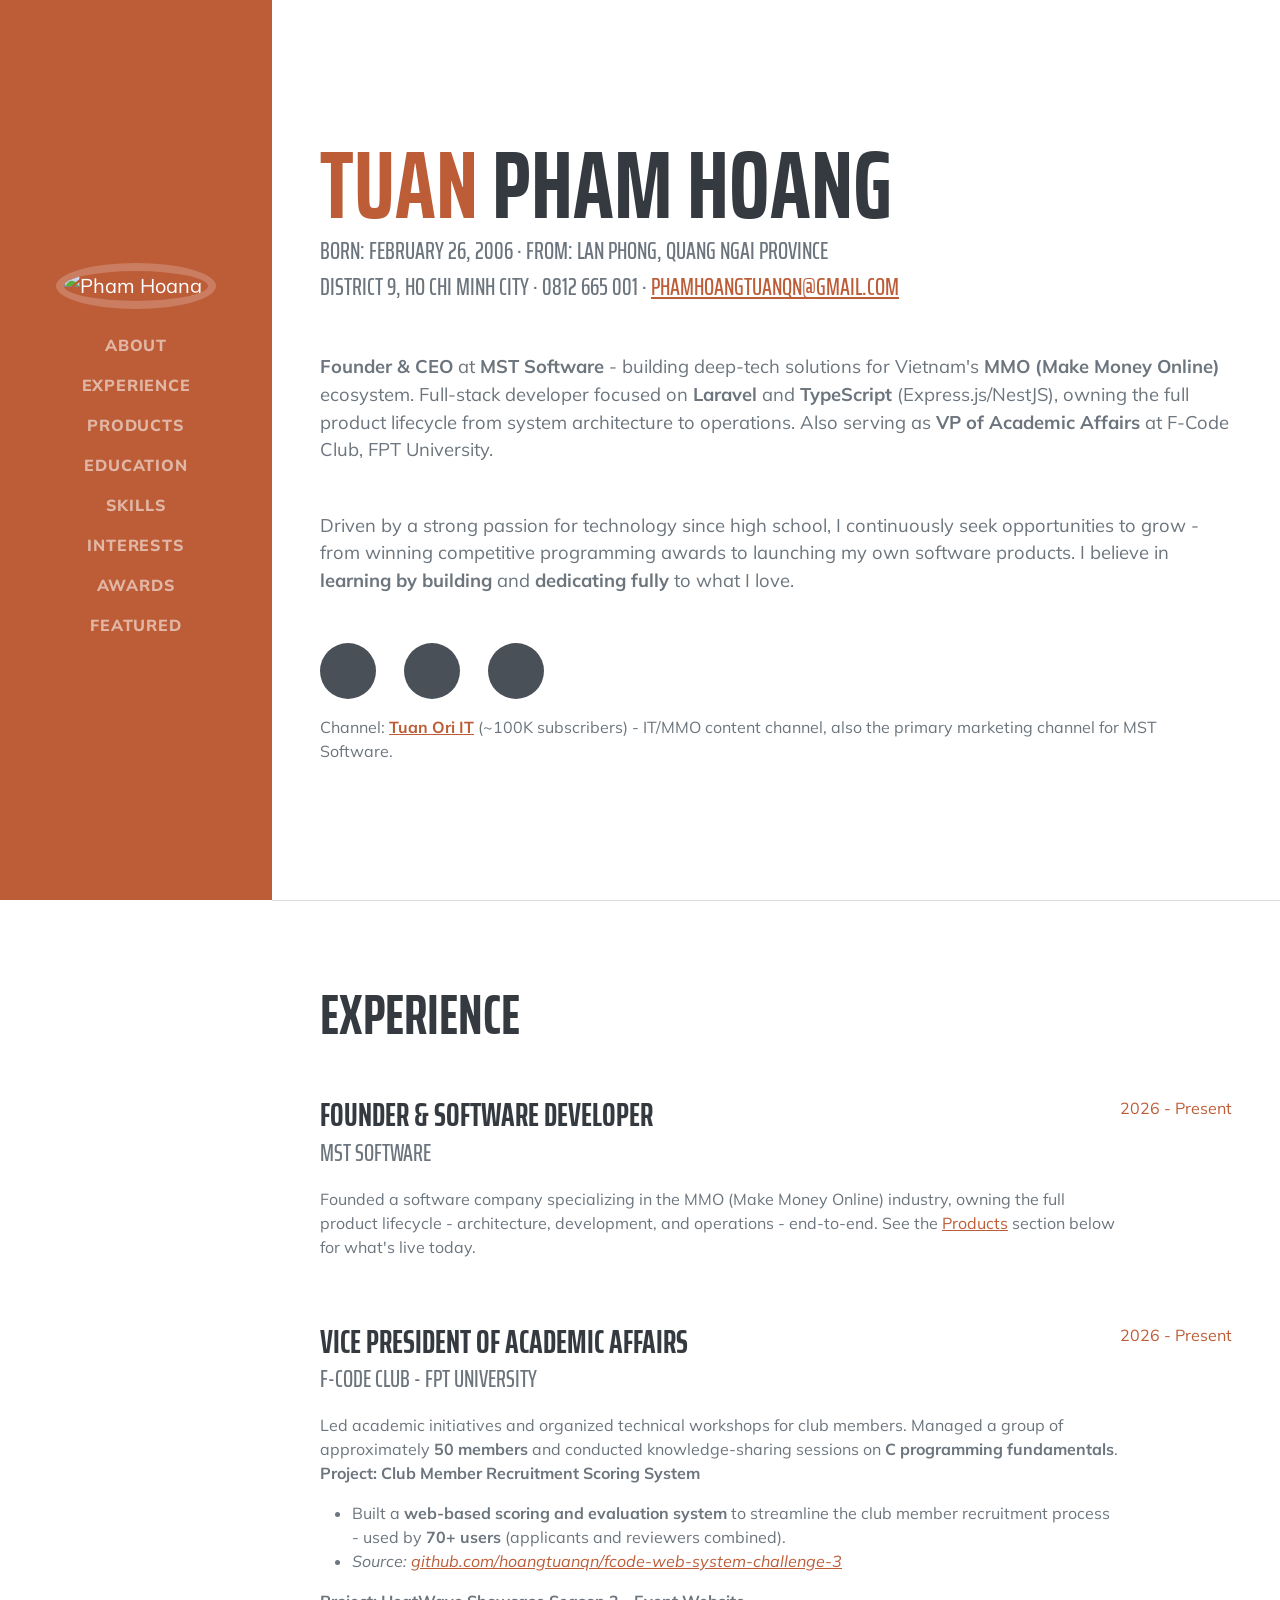
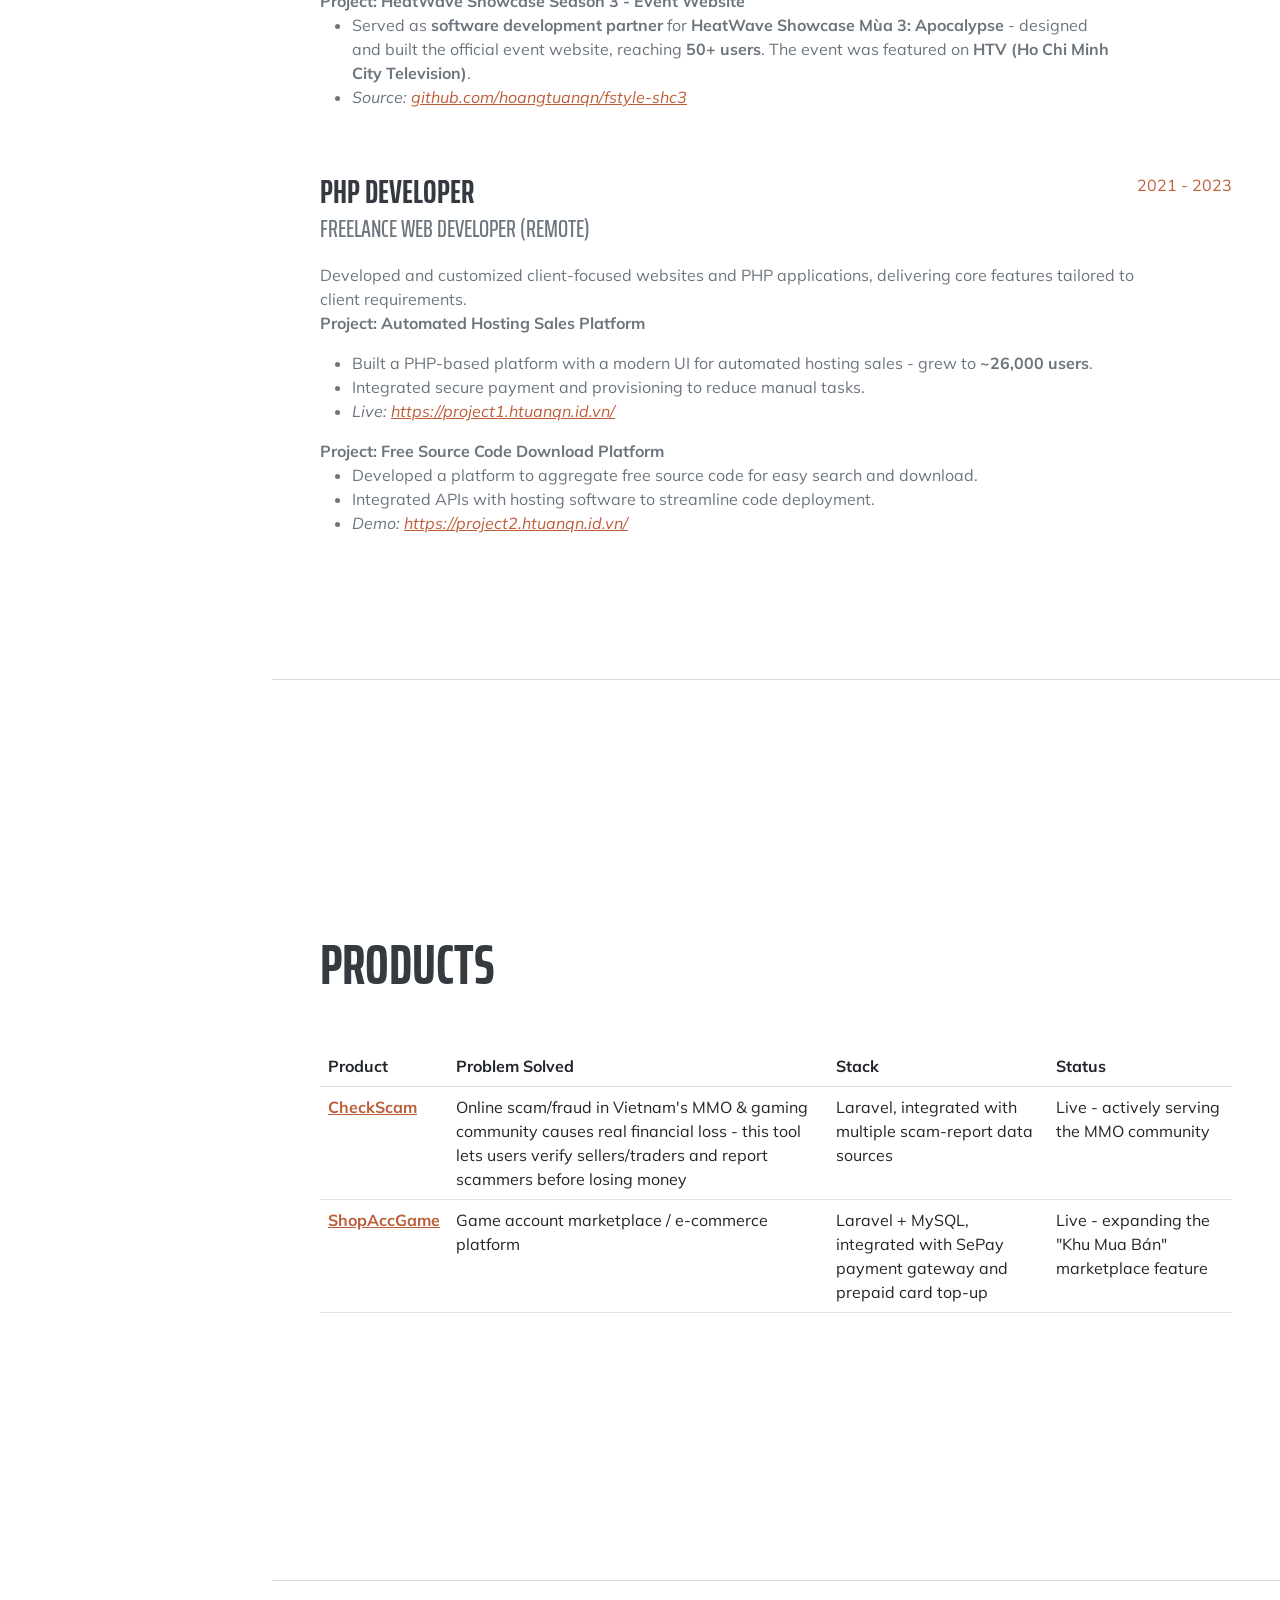
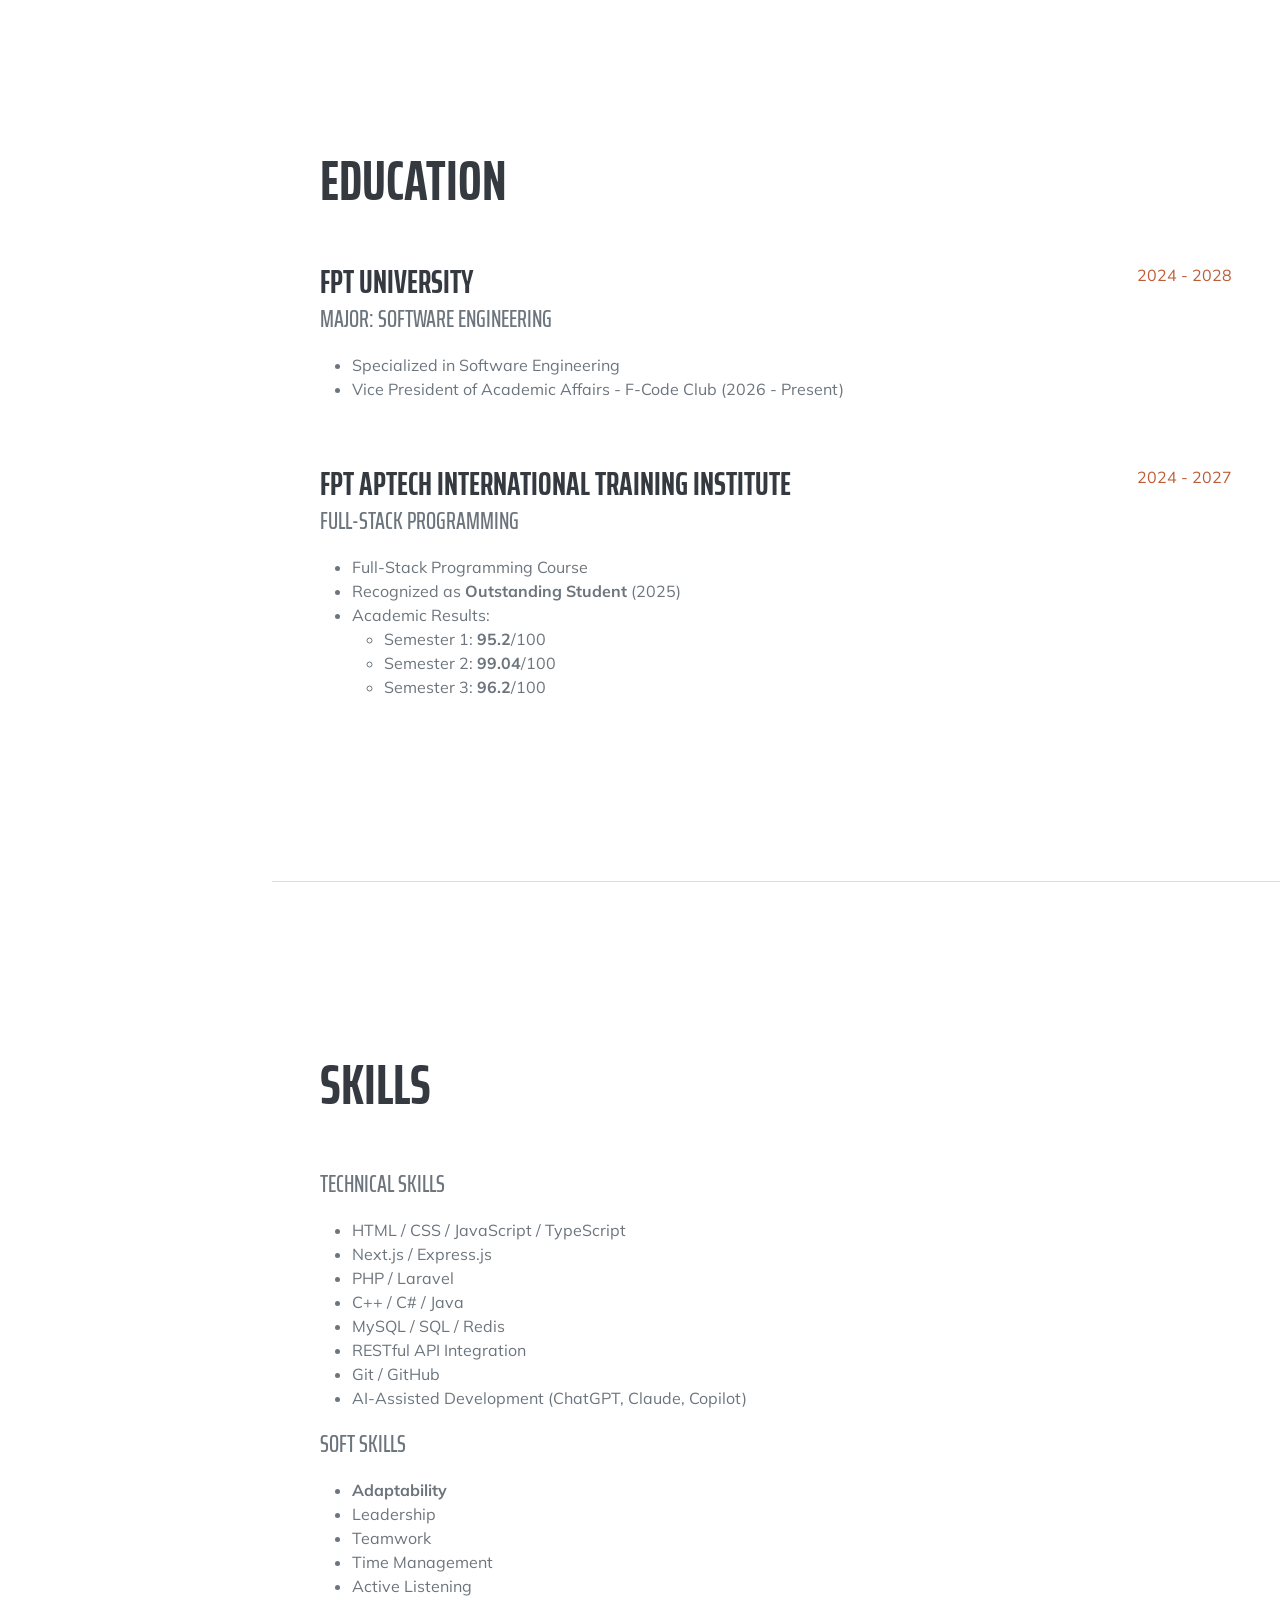
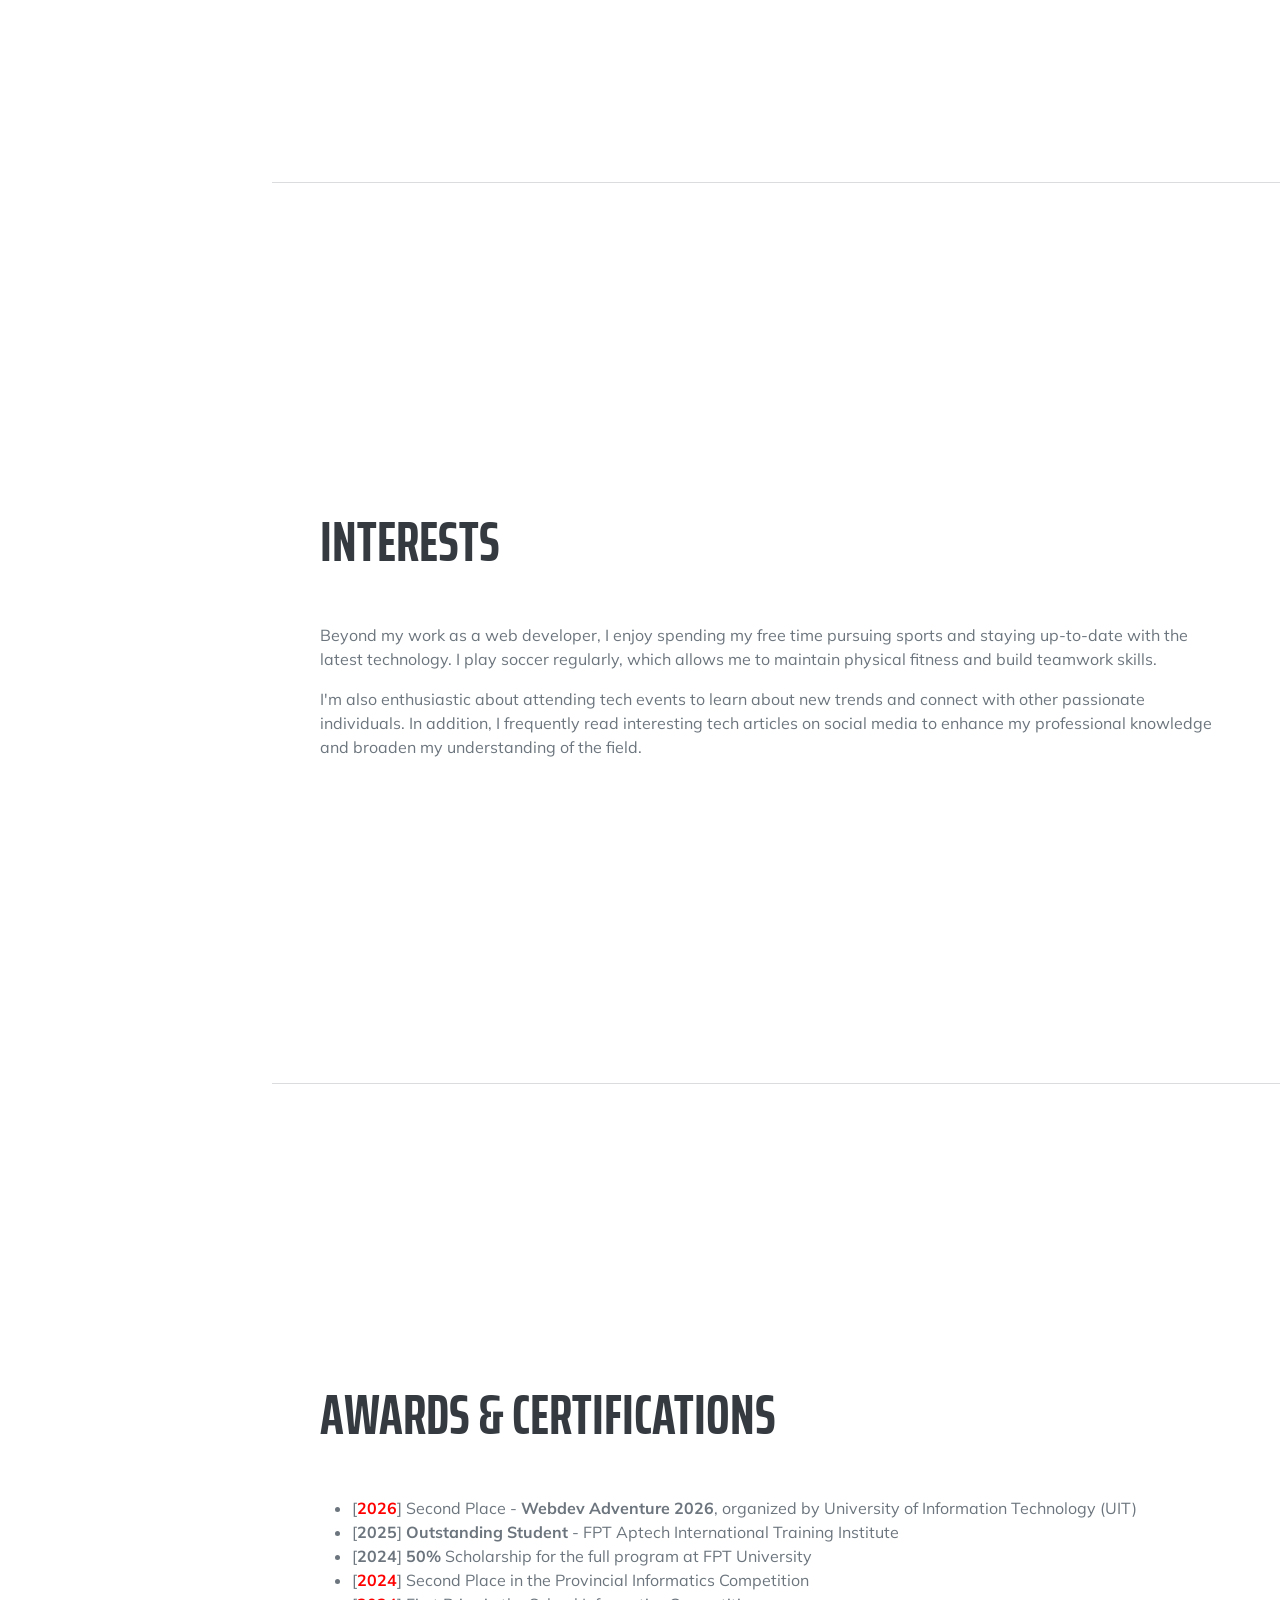
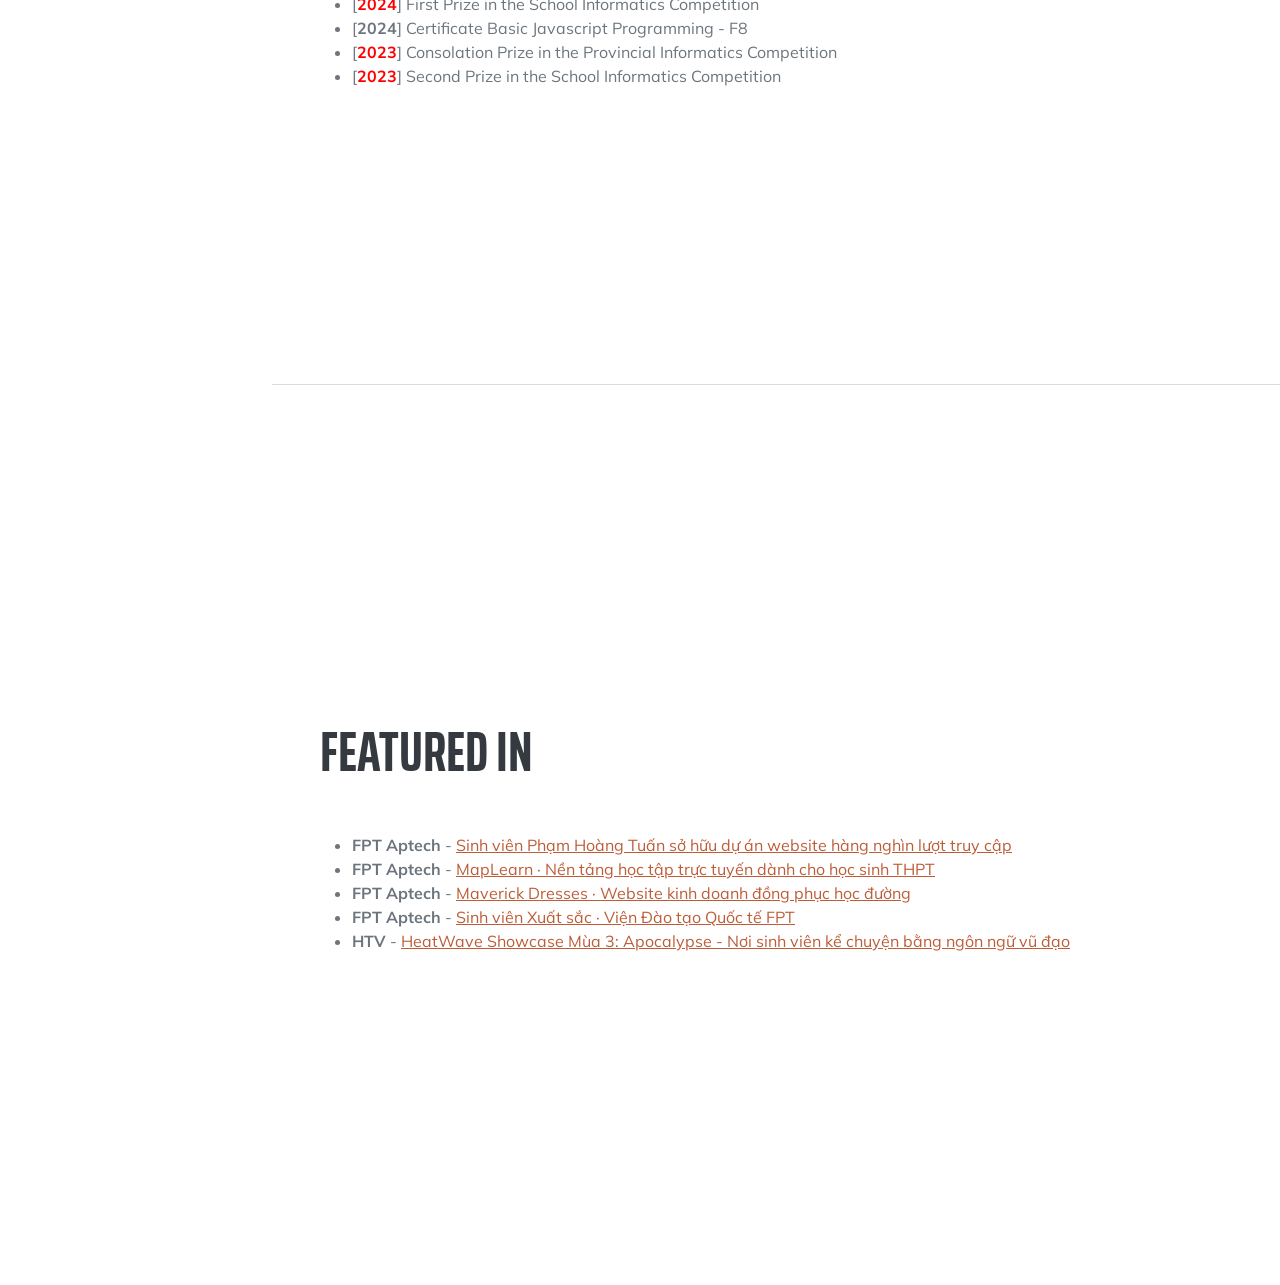
==== index.html @ a74b2530 "init" ====
<!DOCTYPE html>
<html lang="en">
  <head>
    <meta charset="utf-8" />
    <meta
      name="viewport"
      content="width=device-width, initial-scale=1, shrink-to-fit=no"
    />
    <meta name="description" content="Pham Hoang Tuan - Laravel Developer & Full-Stack Developer (TypeScript, Express.js/NestJS) based in Ho Chi Minh City, Vietnam. Founder & CEO of MST Software. Skilled in Laravel, Next.js, PHP, MySQL. View products, experience, and achievements." />
    <meta name="author" content="Pham Hoang Tuan" />
    <meta name="keywords" content="Laravel Developer Vietnam, Laravel Developer Ho Chi Minh City, Full-Stack Developer Vietnam, Full-Stack Developer TypeScript, PHP Developer Vietnam, Next.js Developer Vietnam, NestJS Developer, Express.js Developer, Web Developer Ho Chi Minh City, Fresher Laravel Developer, Phạm Hoàng Tuấn, Pham Hoang Tuan, Hoàng Tuấn, Hoang Tuan, Phạm Hoàng Tuấn FPT, Hoàng Tuấn FPT, Hoang Tuan FPT, Hoàng Tuấn MST, Hoang Tuan MST, Hoàng Tuấn MST Software, Pham Hoang Tuan MST Software, MST Software, htuanqn, hoangtuanqn, tuanori, Phạm Hoàng Tuấn FPT University, Phạm Hoàng Tuấn FPT Aptech, FCode FPT" />
    <meta name="robots" content="index, follow" />
    <link rel="canonical" href="https://htuanqn.id.vn/" />

    <!-- Open Graph / Facebook -->
    <meta property="og:type" content="profile" />
    <meta property="og:url" content="https://htuanqn.id.vn/" />
    <meta property="og:title" content="Pham Hoang Tuan | Laravel & Full-Stack Developer | Founder, MST Software" />
    <meta property="og:description" content="Laravel Developer & Full-Stack Developer (TypeScript, Express.js/NestJS) in Ho Chi Minh City, Vietnam. Founder & CEO of MST Software, building solutions for Vietnam's MMO ecosystem." />
    <meta property="og:image" content="https://htuanqn.id.vn/assets/img/profile2.jpg" />
    <meta property="og:locale" content="en_US" />

    <!-- Twitter -->
    <meta name="twitter:card" content="summary_large_image" />
    <meta name="twitter:title" content="Pham Hoang Tuan | Laravel & Full-Stack Developer | Founder, MST Software" />
    <meta name="twitter:description" content="Laravel Developer & Full-Stack Developer (TypeScript, Express.js/NestJS) in Ho Chi Minh City, Vietnam. Founder & CEO of MST Software." />
    <meta name="twitter:image" content="https://htuanqn.id.vn/assets/img/profile2.jpg" />

    <title>Pham Hoang Tuan | Laravel & Full-Stack Developer | Founder, MST Software</title>
    <link rel="icon" type="image/x-icon" href="assets/img/favicon.ico" />
    <script type="application/ld+json">
      {
        "@context": "https://schema.org",
        "@type": "Person",
        "name": "Pham Hoang Tuan",
        "alternateName": "Phạm Hoàng Tuấn",
        "url": "https://htuanqn.id.vn/",
        "image": "https://htuanqn.id.vn/assets/img/profile2.jpg",
        "email": "mailto:phamhoangtuanqn@gmail.com",
        "jobTitle": "Founder & CEO / Laravel Developer / Full-Stack Developer",
        "worksFor": {
          "@type": "Organization",
          "name": "MST Software"
        },
        "alumniOf": [
          { "@type": "CollegeOrUniversity", "name": "FPT University" },
          { "@type": "CollegeOrUniversity", "name": "FPT Aptech International Training Institute" }
        ],
        "address": {
          "@type": "PostalAddress",
          "addressLocality": "Ho Chi Minh City",
          "addressCountry": "VN"
        },
        "knowsAbout": ["Laravel", "PHP", "TypeScript", "Next.js", "Express.js", "NestJS", "MySQL", "Full-Stack Web Development"],
        "sameAs": [
          "https://github.com/hoangtuanqn",
          "https://www.facebook.com/phamhoangtuanqn/",
          "https://www.youtube.com/@htuanqn"
        ]
      }
    </script>
    <!-- Font Awesome icons (free version)-->
    <script
      src="https://use.fontawesome.com/releases/v6.3.0/js/all.js"
      crossorigin="anonymous"
    ></script>
    <!-- Google fonts-->
    <link
      href="https://fonts.googleapis.com/css?family=Saira+Extra+Condensed:500,700"
      rel="stylesheet"
      type="text/css"
    />
    <link
      href="https://fonts.googleapis.com/css?family=Muli:400,400i,800,800i"
      rel="stylesheet"
      type="text/css"
    />
    <!-- Core theme CSS (includes Bootstrap)-->
    <link href="css/styles.css" rel="stylesheet" />
  </head>
  <body id="page-top">
    <!-- Navigation-->
    <nav
      class="navbar navbar-expand-lg navbar-dark bg-primary fixed-top"
      id="sideNav"
    >
      <a class="navbar-brand js-scroll-trigger" href="#page-top">
        <span class="d-block d-lg-none">Tuan Pham Hoang</span>
        <span class="d-none d-lg-block"
          ><img
            class="img-fluid img-profile rounded-circle mx-auto mb-2"
            src="assets/img/profile2.jpg"
            alt="Pham Hoang Tuan - Laravel & Full-Stack Developer, Founder of MST Software"
        /></span>
      </a>
      <button
        class="navbar-toggler"
        type="button"
        data-bs-toggle="collapse"
        data-bs-target="#navbarResponsive"
        aria-controls="navbarResponsive"
        aria-expanded="false"
        aria-label="Toggle navigation"
      >
        <span class="navbar-toggler-icon"></span>
      </button>
      <div class="collapse navbar-collapse" id="navbarResponsive">
        <ul class="navbar-nav">
          <li class="nav-item">
            <a class="nav-link js-scroll-trigger" href="#about">About</a>
          </li>
          <li class="nav-item">
            <a class="nav-link js-scroll-trigger" href="#experience"
              >Experience</a
            >
          </li>
          <li class="nav-item">
            <a class="nav-link js-scroll-trigger" href="#products"
              >Products</a
            >
          </li>
          <li class="nav-item">
            <a class="nav-link js-scroll-trigger" href="#education"
              >Education</a
            >
          </li>
          <li class="nav-item">
            <a class="nav-link js-scroll-trigger" href="#skills">Skills</a>
          </li>
          <li class="nav-item">
            <a class="nav-link js-scroll-trigger" href="#interests"
              >Interests</a
            >
          </li>
          <li class="nav-item">
            <a class="nav-link js-scroll-trigger" href="#awards">Awards</a>
          </li>
          <li class="nav-item">
            <a class="nav-link js-scroll-trigger" href="#featured">Featured</a>
          </li>
        </ul>
      </div>
    </nav>
    <!-- Page Content-->
    <div class="container-fluid p-0">
      <!-- About-->
      <section class="resume-section" id="about">
        <div class="resume-section-content">
          <h1 class="mb-0">
            <span class="text-primary">Tuan</span>
            Pham Hoang
          </h1>
          <div class="subheading mb-5">
            Born: February 26, 2006 · From: Lan Phong, Quang Ngai Province
            <br/>
            District 9, Ho Chi Minh City · 0812 665 001 ·
            <a href="mailto:phamhoangtuanqn@gmail.com">phamhoangtuanqn@gmail.com</a>
          </div>
          <p class="lead mb-5">
            <strong>Founder &amp; CEO</strong> at <strong>MST Software</strong> - building deep-tech solutions for Vietnam's
            <strong>MMO (Make Money Online)</strong> ecosystem. Full-stack developer focused on <strong>Laravel</strong> and
            <strong>TypeScript</strong> (Express.js/NestJS), owning the full product lifecycle from system architecture to operations.
            Also serving as <strong>VP of Academic Affairs</strong> at F-Code Club, FPT University.
          </p>
          <p class="lead mb-5">
            Driven by a strong passion for technology since high school, I continuously seek opportunities to grow -
            from winning competitive programming awards to launching my own software products.
            I believe in <strong>learning by building</strong> and <strong>dedicating fully</strong> to what I love.
          </p>
          <div class="social-icons">
            <a class="social-icon" target="_blank" href="https://github.com/hoangtuanqn"><i class="fab fa-github"></i></a>
            <a class="social-icon" target="_blank" href="https://www.facebook.com/phamhoangtuanqn/"><i class="fab fa-facebook-f"></i></a>
            <a class="social-icon" target="_blank" href="https://www.youtube.com/@htuanqn"><i class="fab fa-youtube"></i></a>
          </div>
          <p class="mt-3 mb-0">
            <i class="fab fa-youtube text-primary"></i>
            Channel: <a target="_blank" href="https://www.youtube.com/@htuanqn"><strong>Tuan Ori IT</strong></a>
            (~100K subscribers) - IT/MMO content channel, also the primary marketing channel for MST Software.
          </p>
        </div>
      </section>
      <hr class="m-0" />
      <!-- Experience-->
      <section class="resume-section" id="experience">
        <div class="resume-section-content">
          <h2 class="mb-5">Experience</h2>

          <div class="d-flex flex-column flex-md-row justify-content-between mb-5">
            <div class="flex-grow-1">
              <h3 class="mb-0">FOUNDER & SOFTWARE DEVELOPER</h3>
              <div class="subheading mb-3">MST Software</div>
              <p>
                Founded a software company specializing in the MMO (Make Money Online) industry, owning the full product
                lifecycle - architecture, development, and operations - end-to-end. See the <a class="js-scroll-trigger" href="#products">Products</a>
                section below for what's live today.
              </p>
            </div>
            <div class="flex-shrink-0">
              <span class="text-primary">2026 - Present</span>
            </div>
          </div>

          <div class="d-flex flex-column flex-md-row justify-content-between mb-5">
            <div class="flex-grow-1">
              <h3 class="mb-0">VICE PRESIDENT OF ACADEMIC AFFAIRS</h3>
              <div class="subheading mb-3">F-Code Club - FPT University</div>
              <p>
                Led academic initiatives and organized technical workshops for club members.
                Managed a group of approximately <strong>50 members</strong> and conducted knowledge-sharing sessions on <strong>C programming fundamentals</strong>.
                <br/>
                <strong>Project: Club Member Recruitment Scoring System</strong>
                <ul>
                    <li>Built a <strong>web-based scoring and evaluation system</strong> to streamline the club member recruitment process - used by <strong>70+ users</strong> (applicants and reviewers combined).</li>
                    <li><em>Source: <a target="_blank" href="https://github.com/hoangtuanqn/fcode-web-system-challenge-3">github.com/hoangtuanqn/fcode-web-system-challenge-3</a></em></li>
                </ul>

                <strong>Project: HeatWave Showcase Season 3 - Event Website</strong>
                <ul>
                    <li>Served as <strong>software development partner</strong> for <strong>HeatWave Showcase Mùa 3: Apocalypse</strong> - designed and built the official event website, reaching <strong>50+ users</strong>. The event was featured on <strong>HTV (Ho Chi Minh City Television)</strong>.</li>
                    <li><em>Source: <a target="_blank" href="https://github.com/hoangtuanqn/fstyle-shc3">github.com/hoangtuanqn/fstyle-shc3</a></em></li>
                </ul>
              </p>
            </div>
            <div class="flex-shrink-0">
              <span class="text-primary">2026 - Present</span>
            </div>
          </div>

          <div class="d-flex flex-column flex-md-row justify-content-between mb-5">
            <div class="flex-grow-1">
              <h3 class="mb-0">PHP DEVELOPER</h3>
              <div class="subheading mb-3">Freelance Web Developer (Remote)</div>
              <p>
                Developed and customized client-focused websites and PHP applications, delivering core features tailored to client requirements.
                <br/>
                <strong>Project: Automated Hosting Sales Platform</strong>
                <ul>
                    <li>Built a PHP-based platform with a modern UI for automated hosting sales - grew to <strong>~26,000 users</strong>.</li>
                    <li>Integrated secure payment and provisioning to reduce manual tasks.</li>
                    <li><em>Live: <a target="_blank" href="https://project1.htuanqn.id.vn/">https://project1.htuanqn.id.vn/</a></em></li>
                </ul>

                <strong>Project: Free Source Code Download Platform</strong>
                <ul>
                    <li>Developed a platform to aggregate free source code for easy search and download.</li>
                    <li>Integrated APIs with hosting software to streamline code deployment.</li>
                    <li><em>Demo: <a target="_blank" href="https://project2.htuanqn.id.vn/">https://project2.htuanqn.id.vn/</a></em></li>
                </ul>
              </p>
            </div>
            <div class="flex-shrink-0">
              <span class="text-primary">2021 - 2023</span>
            </div>
          </div>

        </div>
      </section>
      <hr class="m-0" />
      <!-- Products-->
      <section class="resume-section" id="products">
        <div class="resume-section-content">
          <h2 class="mb-5">Products</h2>
          <div class="table-responsive">
            <table class="table">
              <thead>
                <tr>
                  <th scope="col">Product</th>
                  <th scope="col">Problem Solved</th>
                  <th scope="col">Stack</th>
                  <th scope="col">Status</th>
                </tr>
              </thead>
              <tbody>
                <tr>
                  <td>
                    <strong><a target="_blank" href="https://checkscam.tuanori.vn/">CheckScam</a></strong>
                  </td>
                  <td>Online scam/fraud in Vietnam's MMO & gaming community causes real financial loss - this tool lets users verify sellers/traders and report scammers before losing money</td>
                  <td>Laravel, integrated with multiple scam-report data sources</td>
                  <td>Live - actively serving the MMO community</td>
                </tr>
                <tr>
                  <td>
                    <strong><a target="_blank" href="https://shopaccgamev2.tuanori.vn/">ShopAccGame</a></strong>
                  </td>
                  <td>Game account marketplace / e-commerce platform</td>
                  <td>Laravel + MySQL, integrated with SePay payment gateway and prepaid card top-up</td>
                  <td>Live - expanding the "Khu Mua Bán" marketplace feature</td>
                </tr>
              </tbody>
            </table>
          </div>
        </div>
      </section>
      <hr class="m-0" />
      <!-- Education-->
      <section class="resume-section" id="education">
        <div class="resume-section-content">
          <h2 class="mb-5">Education</h2>
          <div
            class="d-flex flex-column flex-md-row justify-content-between mb-5"
          >
            <div class="flex-grow-1">
              <h3 class="mb-0">FPT University</h3>
              <div class="subheading mb-3">Major: Software Engineering</div>
              <p>
                <ul>
                    <li>Specialized in Software Engineering</li>
                    <li>Vice President of Academic Affairs - F-Code Club (2026 - Present)</li>
                </ul>
              </p>
            </div>
            <div class="flex-shrink-0">
              <span class="text-primary">2024 - 2028</span>
            </div>
          </div>
          <div class="d-flex flex-column flex-md-row justify-content-between">
            <div class="flex-grow-1">
              <h3 class="mb-0">FPT Aptech International Training Institute</h3>
              <div class="subheading mb-3">Full-Stack Programming</div>
              <p>
                <ul>
                    <li>Full-Stack Programming Course</li>
                    <li>Recognized as <strong>Outstanding Student</strong> (2025)</li>
                    <li>Academic Results:</li>
                    <ul>
                        <li>Semester 1: <strong>95.2</strong>/100</li>
                        <li>Semester 2: <strong>99.04</strong>/100</li>
                        <li>Semester 3: <strong>96.2</strong>/100</li>
                    </ul>
                </ul>
              </p>
            </div>
            <div class="flex-shrink-0">
              <span class="text-primary">2024 - 2027</span>
            </div>
          </div>
        </div>
      </section>
      <hr class="m-0" />
      <!-- Skills-->
      <section class="resume-section" id="skills">
        <div class="resume-section-content">
          <h2 class="mb-5">Skills</h2>
          <div class="subheading mb-3">Technical Skills</div>
          <ul>
            <li>HTML / CSS / JavaScript / TypeScript</li>
            <li>Next.js / Express.js</li>
            <li>PHP / Laravel</li>
            <li>C++ / C# / Java</li>
            <li>MySQL / SQL / Redis</li>
            <li>RESTful API Integration</li>
            <li>Git / GitHub</li>
            <li>AI-Assisted Development (ChatGPT, Claude, Copilot)</li>
          </ul>

          <div class="subheading mb-3">SOFT SKILLS</div>
          <ul>
            <li><strong>Adaptability</strong></li>
            <li>Leadership</li>
            <li>Teamwork</li>
            <li>Time Management</li>
            <li>Active Listening</li>
           
          </ul>
          
        </div>
      </section>
      <hr class="m-0" />
      <!-- Interests-->
      <section class="resume-section" id="interests">
        <div class="resume-section-content">
          <h2 class="mb-5">Interests</h2>
          <p>
            Beyond my work as a web developer, I enjoy spending my free time pursuing sports and staying up-to-date with the latest technology. I play soccer regularly, which allows me to maintain physical fitness and build teamwork skills.
          </p>
          <p class="mb-0">
            I'm also enthusiastic about attending tech events to learn about new trends and connect with other passionate individuals. In addition, I frequently read interesting tech articles on social media to enhance my professional knowledge and broaden my understanding of the field.
          </p>
        </div>
      </section>
      <hr class="m-0" />
      <!-- Awards-->
      <section class="resume-section" id="awards">
        <div class="resume-section-content">
          <h2 class="mb-5">Awards & Certifications</h2>
          <ul class="fa-ul mb-0">
            <li>
              <span class="fa-li"
                ><i class="fas fa-trophy text-warning"></i
              ></span>
              [<strong style="color: red">2026</strong>] Second Place - <strong>Webdev Adventure 2026</strong>, organized by University of Information Technology (UIT)
            </li>
            <li>
              <span class="fa-li"
                ><i class="fas fa-trophy text-warning"></i
              ></span>
              [<strong>2025</strong>] <strong>Outstanding Student</strong> - FPT Aptech International Training Institute
            </li>
            <li>
              <span class="fa-li"
                ><i class="fas fa-trophy text-warning"></i
              ></span>
              [<strong>2024</strong>] <strong>50%</strong> Scholarship for the full program at FPT University
            </li>
            <li>
              <span class="fa-li"
                ><i class="fas fa-trophy text-warning"></i
              ></span>
              [<strong style="color: red">2024</strong>] Second Place in the Provincial Informatics Competition
            </li>
            <li>
              <span class="fa-li"
                ><i class="fas fa-trophy text-warning"></i
              ></span>
              [<strong style="color: red">2024</strong>] First Prize in the School Informatics Competition
            </li>
            <li>
              <span class="fa-li"
                ><i class="fas fa-trophy text-warning"></i
              ></span>
              [<strong>2024</strong>] Certificate Basic Javascript Programming - F8
            </li>
            <li>
              <span class="fa-li"
                ><i class="fas fa-trophy text-warning"></i
              ></span>
              [<strong style="color: red">2023</strong>] Consolation Prize in the Provincial Informatics Competition
            </li>
            <li>
              <span class="fa-li"
                ><i class="fas fa-trophy text-warning"></i
              ></span>
              [<strong style="color: red">2023</strong>] Second Prize in the School Informatics Competition
            </li>
          </ul>
        </div>
      </section>
      <hr class="m-0" />
      <!-- Featured In-->
      <section class="resume-section" id="featured">
        <div class="resume-section-content">
          <h2 class="mb-5">Featured In</h2>
          <ul class="fa-ul mb-0">
            <li>
              <span class="fa-li"><i class="fas fa-newspaper text-primary"></i></span>
              <strong>FPT Aptech</strong> -
              <a target="_blank" href="https://aptech.fpt.edu.vn/pham-hoang-tuan-sinh-vien-fpt-aptech-hcm.html">
                Sinh viên Phạm Hoàng Tuấn sở hữu dự án website hàng nghìn lượt truy cập
              </a>
            </li>
            <li>
              <span class="fa-li"><i class="fas fa-newspaper text-primary"></i></span>
              <strong>FPT Aptech</strong> -
              <a target="_blank" href="https://aptech.fpt.edu.vn/maplearn-edu-nen-tang-hoc-tap-truc-tuyen-danh-cho-hoc-sinh-thpt.html">
                MapLearn · Nền tảng học tập trực tuyến dành cho học sinh THPT
              </a>
            </li>
            <li>
              <span class="fa-li"><i class="fas fa-newspaper text-primary"></i></span>
              <strong>FPT Aptech</strong> -
              <a target="_blank" href="https://aptech.fpt.edu.vn/website-kinh-doanh-san-pham-dong-phuc-hoc-duong-maverick-dresses.html">
                Maverick Dresses · Website kinh doanh đồng phục học đường
              </a>
            </li>
            <li>
              <span class="fa-li"><i class="fas fa-newspaper text-primary"></i></span>
              <strong>FPT Aptech</strong> -
              <a target="_blank" href="https://www.facebook.com/tuyensinh.viendaotaoquoctefpt/posts/pfbid02DnimKdFN7apTfBnThQaC12r9em1D335qVER4QjsNagrfMk6fxRGLzYksgsQRgaK6l">
                Sinh viên Xuất sắc · Viện Đào tạo Quốc tế FPT
              </a>
            </li>
            <li>
              <span class="fa-li"><i class="fas fa-newspaper text-primary"></i></span>
              <strong>HTV</strong> -
              <a target="_blank" href="https://htv.vn/heatwave-showcase-mua-3-apocalypse-noi-sinh-vien-ke-chuyen-bang-ngon-ngu-vu-dao-222260611214349823.htm">
                HeatWave Showcase Mùa 3: Apocalypse - Nơi sinh viên kể chuyện bằng ngôn ngữ vũ đạo
              </a>
            </li>
          </ul>
        </div>
      </section>
    </div>
    <!-- Bootstrap core JS-->
    <script src="https://cdn.jsdelivr.net/npm/bootstrap@5.2.3/dist/js/bootstrap.bundle.min.js"></script>
    <!-- Core theme JS-->
    <script src="js/scripts.js"></script>
  </body>
</html>
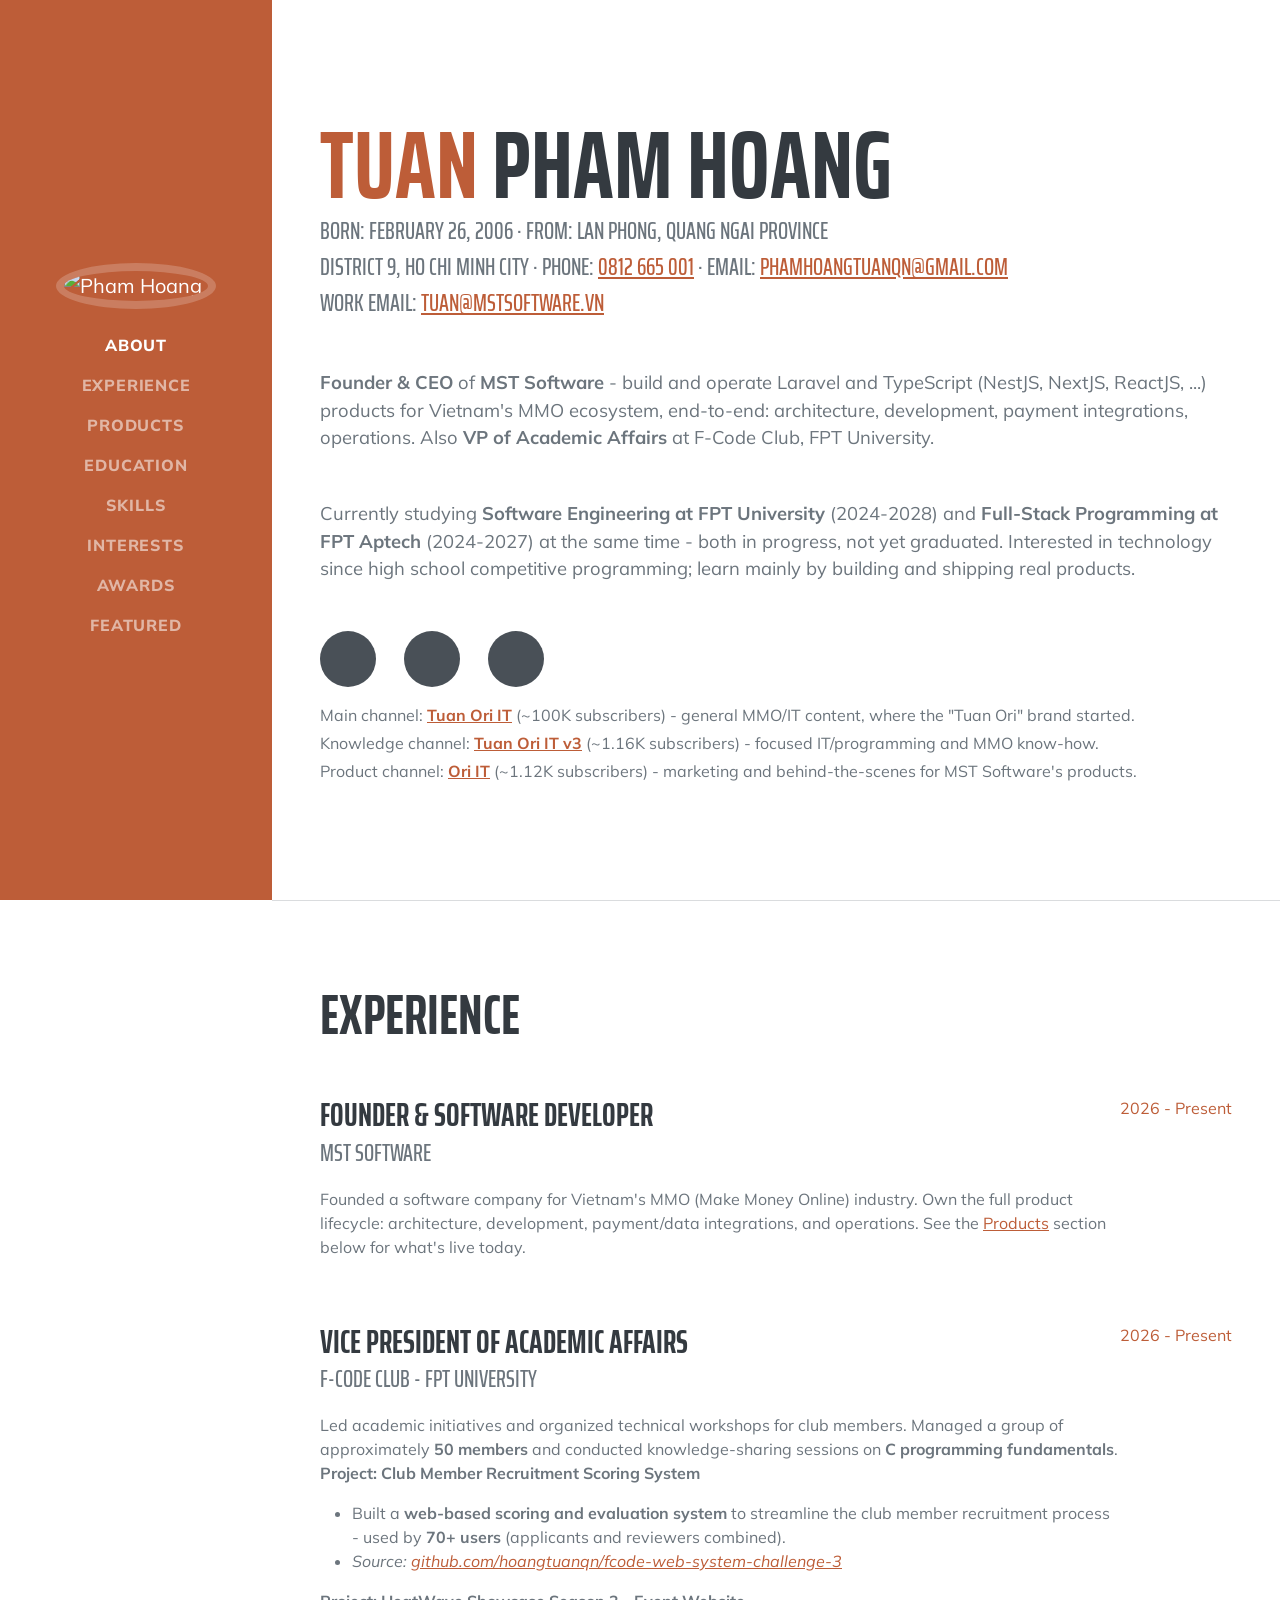
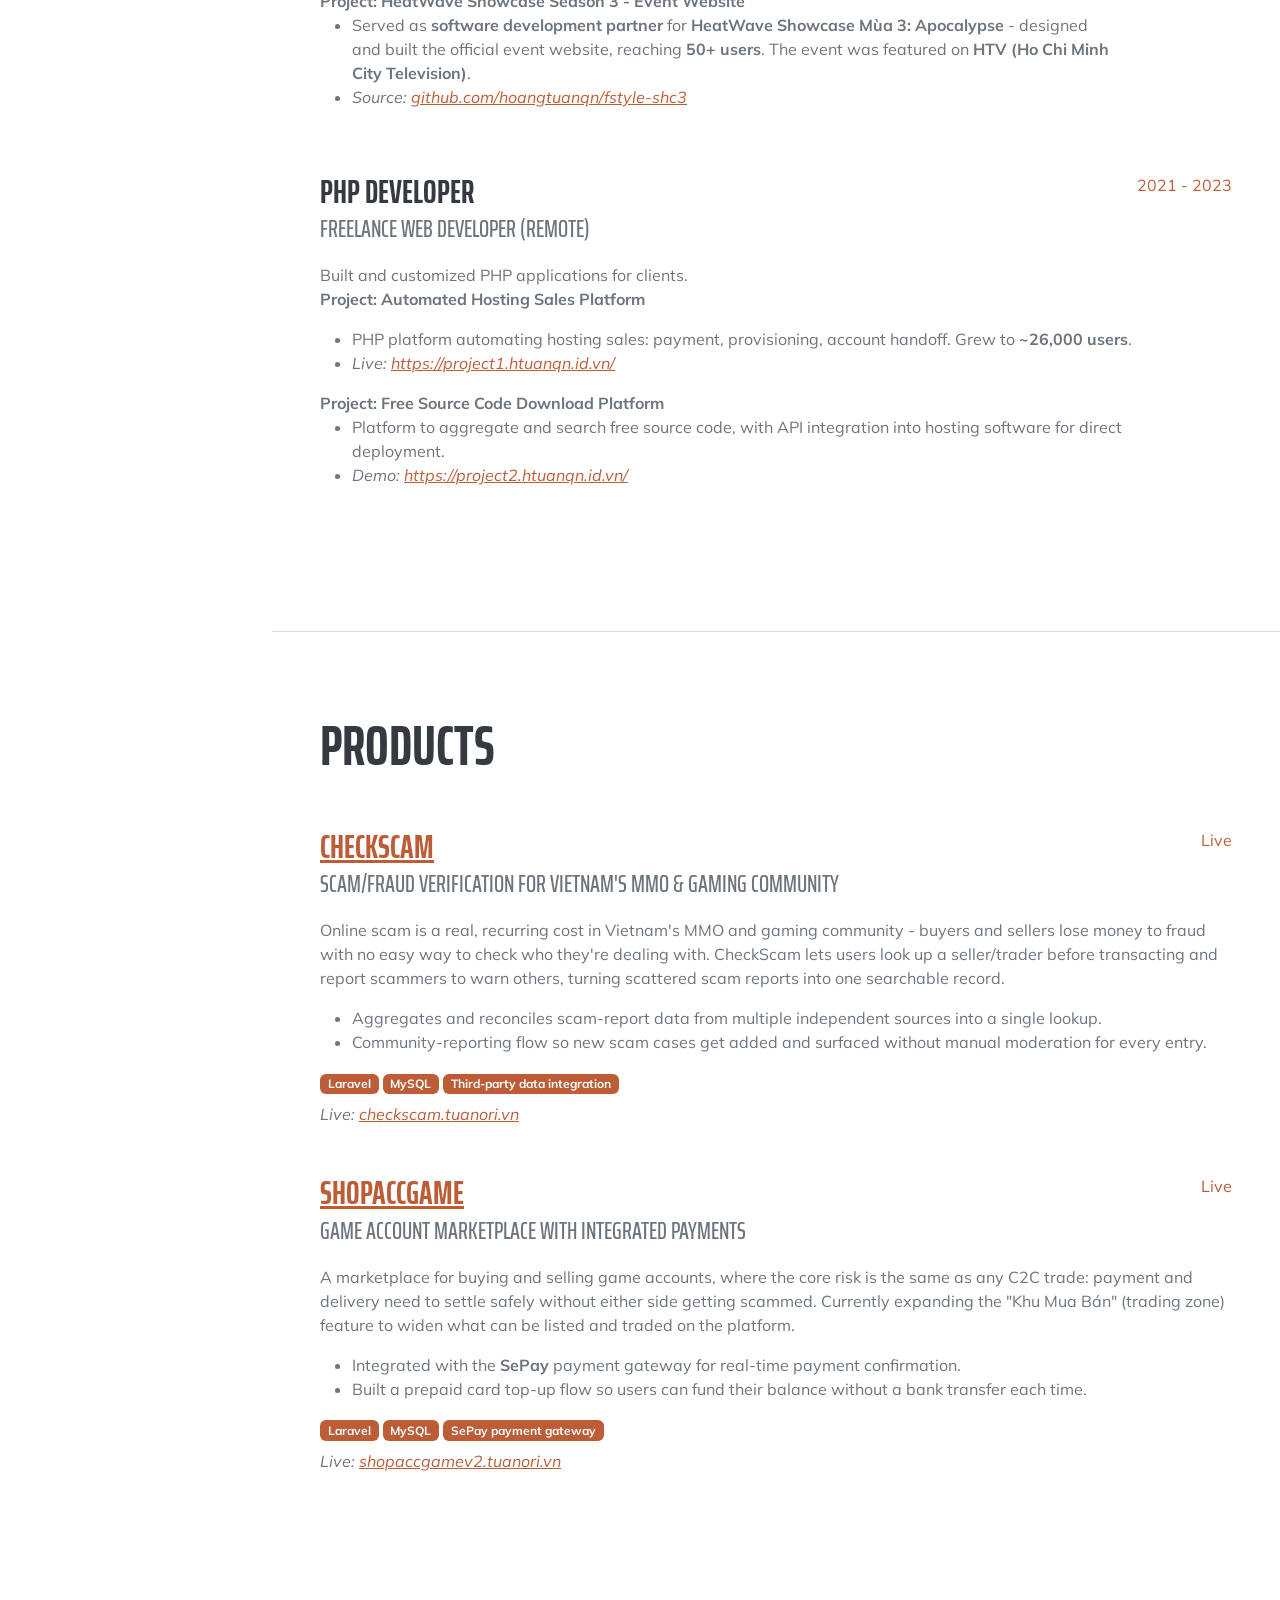
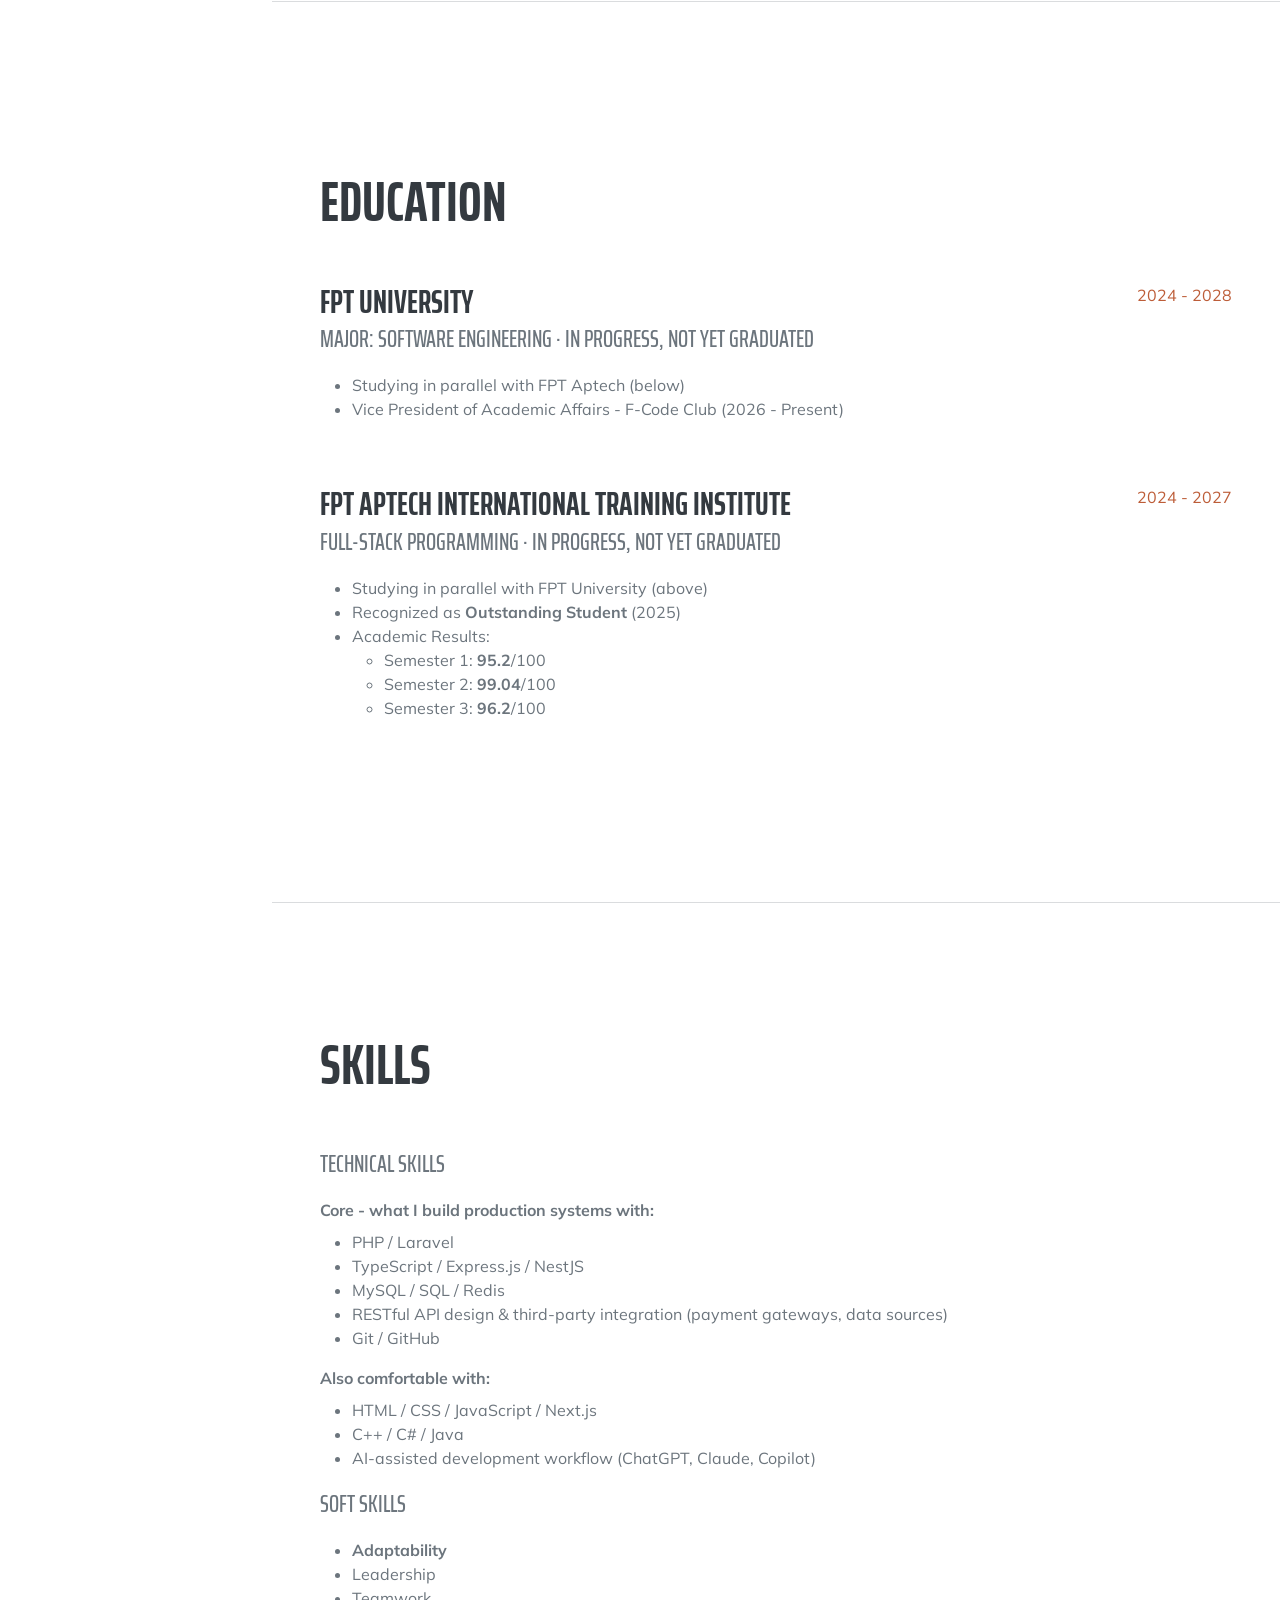
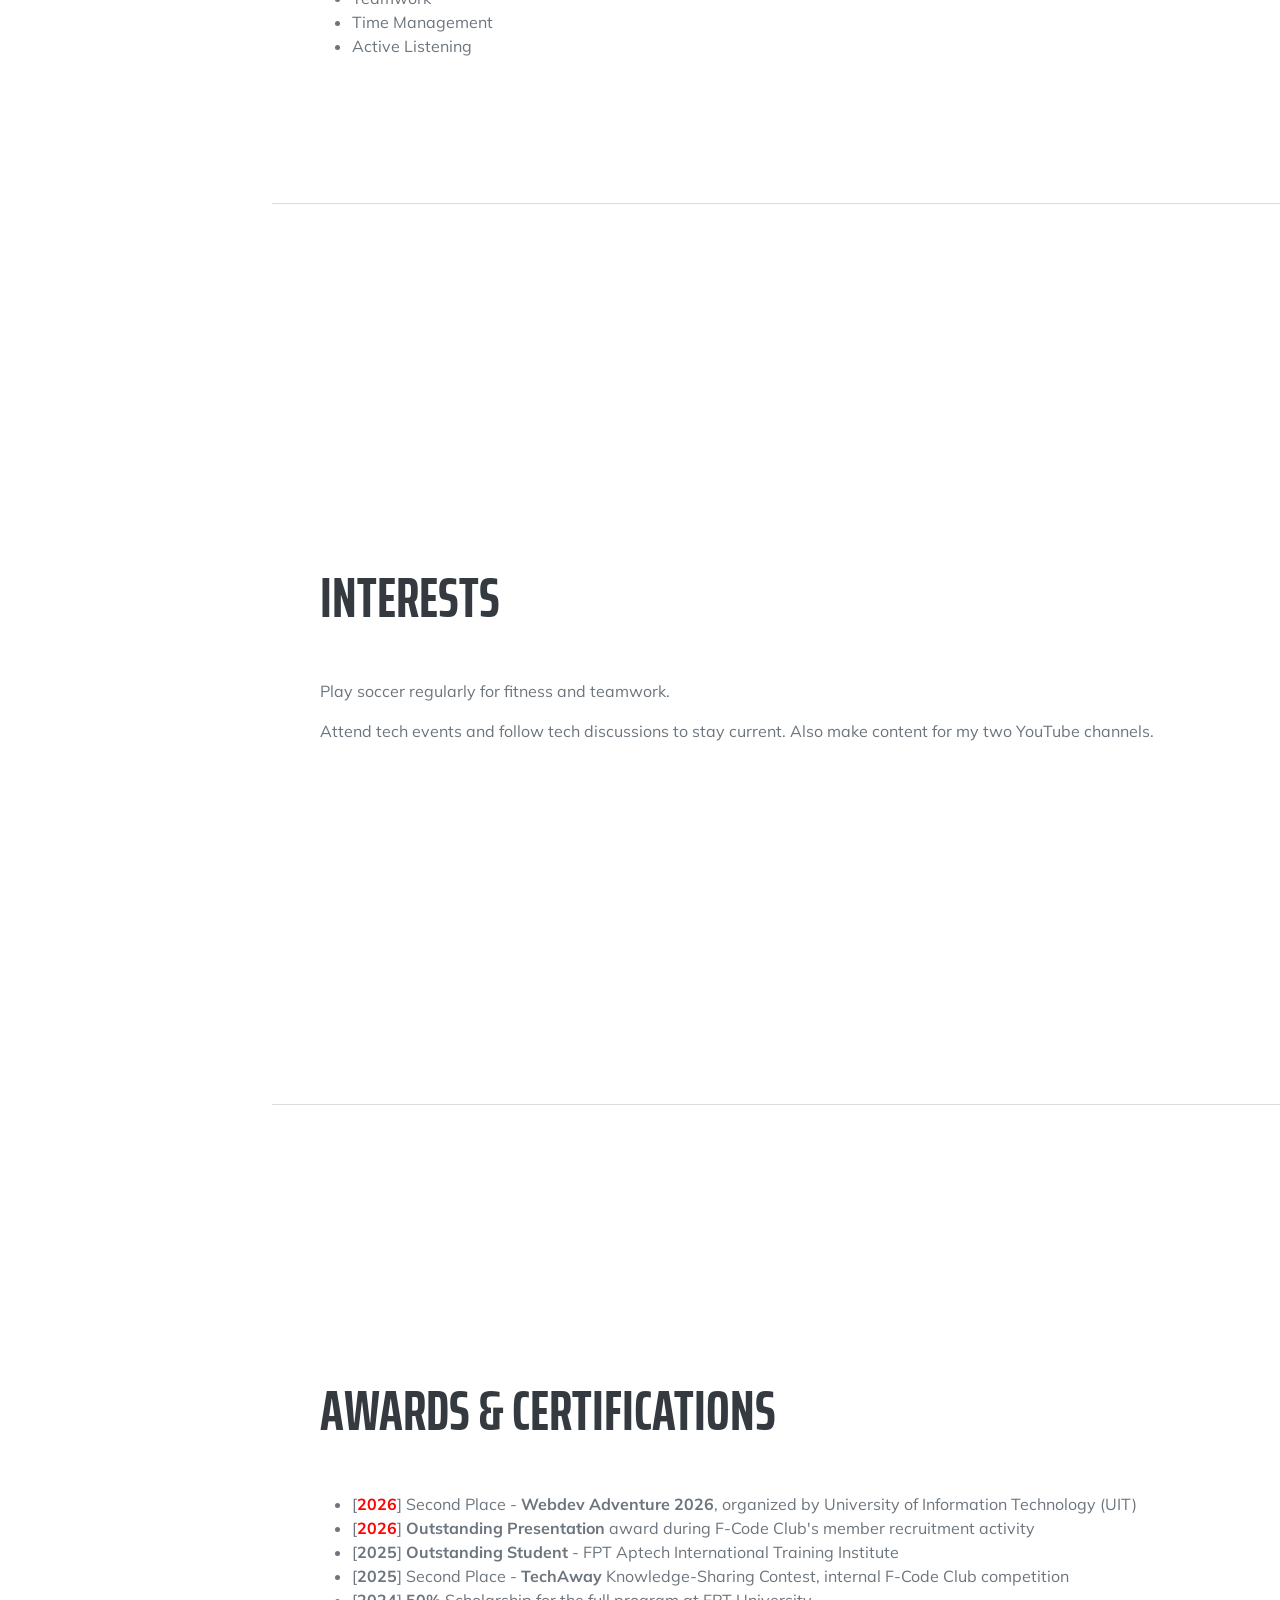
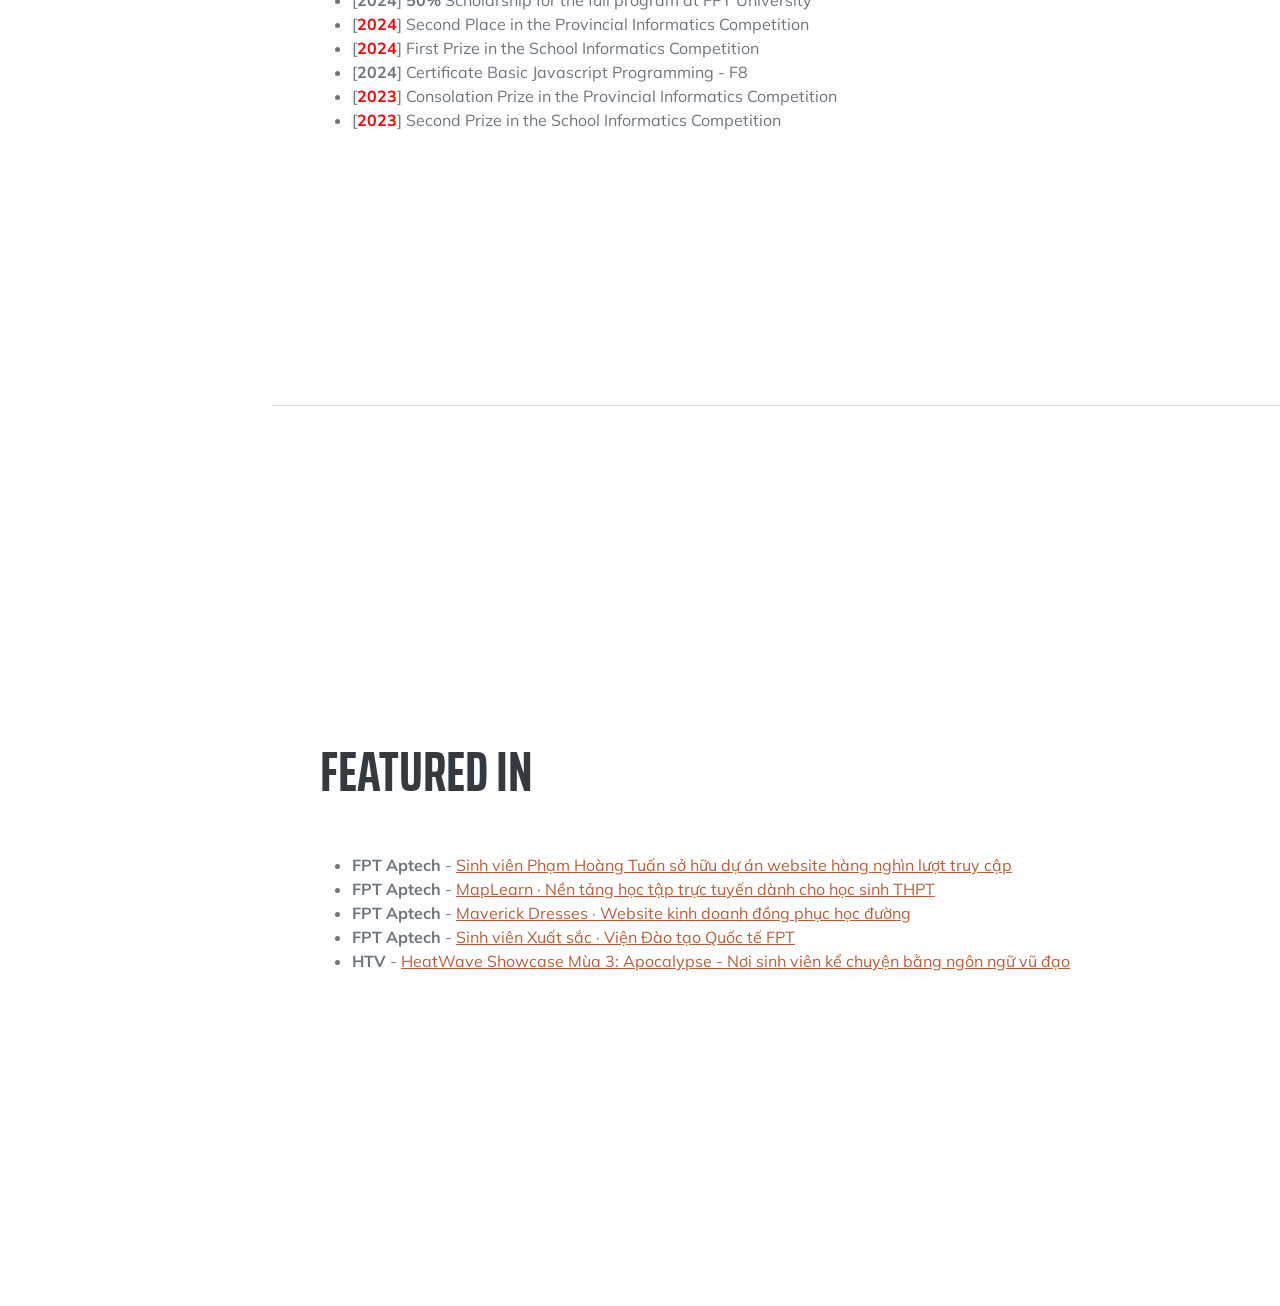
==== commit 5c62f36f: "content: rewrite portfolio as personal profile, not resume Rewrite sections with sharper technical d" ====
--- a/index.html
+++ b/index.html
@@ -6,7 +6,7 @@
       name="viewport"
       content="width=device-width, initial-scale=1, shrink-to-fit=no"
     />
-    <meta name="description" content="Pham Hoang Tuan - Laravel Developer & Full-Stack Developer (TypeScript, Express.js/NestJS) based in Ho Chi Minh City, Vietnam. Founder & CEO of MST Software. Skilled in Laravel, Next.js, PHP, MySQL. View products, experience, and achievements." />
+    <meta name="description" content="Pham Hoang Tuan - Founder & CEO of MST Software, full-stack engineer (Laravel, TypeScript/NestJS) building products for Vietnam's MMO ecosystem end-to-end. Personal profile: engineering journey, products shipped, and community work at F-Code Club." />
     <meta name="author" content="Pham Hoang Tuan" />
     <meta name="keywords" content="Laravel Developer Vietnam, Laravel Developer Ho Chi Minh City, Full-Stack Developer Vietnam, Full-Stack Developer TypeScript, PHP Developer Vietnam, Next.js Developer Vietnam, NestJS Developer, Express.js Developer, Web Developer Ho Chi Minh City, Fresher Laravel Developer, Phạm Hoàng Tuấn, Pham Hoang Tuan, Hoàng Tuấn, Hoang Tuan, Phạm Hoàng Tuấn FPT, Hoàng Tuấn FPT, Hoang Tuan FPT, Hoàng Tuấn MST, Hoang Tuan MST, Hoàng Tuấn MST Software, Pham Hoang Tuan MST Software, MST Software, htuanqn, hoangtuanqn, tuanori, Phạm Hoàng Tuấn FPT University, Phạm Hoàng Tuấn FPT Aptech, FCode FPT" />
     <meta name="robots" content="index, follow" />
@@ -15,18 +15,18 @@
     <!-- Open Graph / Facebook -->
     <meta property="og:type" content="profile" />
     <meta property="og:url" content="https://htuanqn.id.vn/" />
-    <meta property="og:title" content="Pham Hoang Tuan | Laravel & Full-Stack Developer | Founder, MST Software" />
-    <meta property="og:description" content="Laravel Developer & Full-Stack Developer (TypeScript, Express.js/NestJS) in Ho Chi Minh City, Vietnam. Founder & CEO of MST Software, building solutions for Vietnam's MMO ecosystem." />
+    <meta property="og:title" content="Pham Hoang Tuan | Founder, MST Software | Engineer & Builder" />
+    <meta property="og:description" content="Founder & CEO of MST Software, building and operating Laravel/TypeScript products for Vietnam's MMO ecosystem end-to-end. This is my personal profile - engineering journey, products, and community work." />
     <meta property="og:image" content="https://htuanqn.id.vn/assets/img/profile2.jpg" />
     <meta property="og:locale" content="en_US" />
 
     <!-- Twitter -->
     <meta name="twitter:card" content="summary_large_image" />
-    <meta name="twitter:title" content="Pham Hoang Tuan | Laravel & Full-Stack Developer | Founder, MST Software" />
-    <meta name="twitter:description" content="Laravel Developer & Full-Stack Developer (TypeScript, Express.js/NestJS) in Ho Chi Minh City, Vietnam. Founder & CEO of MST Software." />
+    <meta name="twitter:title" content="Pham Hoang Tuan (Tuan Ori) | Founder, MST Software | Engineer & Builder" />
+    <meta name="twitter:description" content="Founder & CEO of MST Software, building and operating Laravel/TypeScript products for Vietnam's MMO ecosystem end-to-end." />
     <meta name="twitter:image" content="https://htuanqn.id.vn/assets/img/profile2.jpg" />
 
-    <title>Pham Hoang Tuan | Laravel & Full-Stack Developer | Founder, MST Software</title>
+    <title>Pham Hoang Tuan (Tuan Ori) | Founder, MST Software | Engineer & Builder</title>
     <link rel="icon" type="image/x-icon" href="assets/img/favicon.ico" />
     <script type="application/ld+json">
       {
@@ -36,7 +36,6 @@
         "alternateName": "Phạm Hoàng Tuấn",
         "url": "https://htuanqn.id.vn/",
         "image": "https://htuanqn.id.vn/assets/img/profile2.jpg",
-        "email": "mailto:phamhoangtuanqn@gmail.com",
         "jobTitle": "Founder & CEO / Laravel Developer / Full-Stack Developer",
         "worksFor": {
           "@type": "Organization",
@@ -55,7 +54,9 @@
         "sameAs": [
           "https://github.com/hoangtuanqn",
           "https://www.facebook.com/phamhoangtuanqn/",
-          "https://www.youtube.com/@htuanqn"
+          "https://www.youtube.com/@htuanqn",
+          "https://www.youtube.com/@TuanOriITv3",
+          "https://www.youtube.com/@OriITv2"
         ]
       }
     </script>
@@ -153,29 +154,39 @@
           <div class="subheading mb-5">
             Born: February 26, 2006 · From: Lan Phong, Quang Ngai Province
             <br/>
-            District 9, Ho Chi Minh City · 0812 665 001 ·
-            <a href="mailto:phamhoangtuanqn@gmail.com">phamhoangtuanqn@gmail.com</a>
+            District 9, Ho Chi Minh City · Phone: <span id="personal-phone">(enable JavaScript to view)</span> · Email: <span id="personal-email">(enable JavaScript to view)</span>
+            <br/>
+            Work email: <span id="work-email">(enable JavaScript to view)</span>
           </div>
           <p class="lead mb-5">
-            <strong>Founder &amp; CEO</strong> at <strong>MST Software</strong> - building deep-tech solutions for Vietnam's
-            <strong>MMO (Make Money Online)</strong> ecosystem. Full-stack developer focused on <strong>Laravel</strong> and
-            <strong>TypeScript</strong> (Express.js/NestJS), owning the full product lifecycle from system architecture to operations.
-            Also serving as <strong>VP of Academic Affairs</strong> at F-Code Club, FPT University.
+            <strong>Founder &amp; CEO</strong> of <strong>MST Software</strong> - build and operate Laravel and TypeScript (NestJS, NextJS, ReactJS, ...)
+            products for Vietnam's MMO ecosystem, end-to-end: architecture, development, payment integrations, operations.
+            Also <strong>VP of Academic Affairs</strong> at F-Code Club, FPT University.
           </p>
           <p class="lead mb-5">
-            Driven by a strong passion for technology since high school, I continuously seek opportunities to grow -
-            from winning competitive programming awards to launching my own software products.
-            I believe in <strong>learning by building</strong> and <strong>dedicating fully</strong> to what I love.
+            Currently studying <strong>Software Engineering at FPT University</strong> (2024-2028) and
+            <strong>Full-Stack Programming at FPT Aptech</strong> (2024-2027) at the same time - both in progress, not yet graduated.
+            Interested in technology since high school competitive programming; learn mainly by building and shipping real products.
           </p>
           <div class="social-icons">
             <a class="social-icon" target="_blank" href="https://github.com/hoangtuanqn"><i class="fab fa-github"></i></a>
             <a class="social-icon" target="_blank" href="https://www.facebook.com/phamhoangtuanqn/"><i class="fab fa-facebook-f"></i></a>
             <a class="social-icon" target="_blank" href="https://www.youtube.com/@htuanqn"><i class="fab fa-youtube"></i></a>
           </div>
-          <p class="mt-3 mb-0">
+          <p class="mt-3 mb-1">
             <i class="fab fa-youtube text-primary"></i>
-            Channel: <a target="_blank" href="https://www.youtube.com/@htuanqn"><strong>Tuan Ori IT</strong></a>
-            (~100K subscribers) - IT/MMO content channel, also the primary marketing channel for MST Software.
+            Main channel: <a target="_blank" href="https://www.youtube.com/@htuanqn"><strong>Tuan Ori IT</strong></a>
+            (~100K subscribers) - general MMO/IT content, where the "Tuan Ori" brand started.
+          </p>
+          <p class="mb-1">
+            <i class="fab fa-youtube text-primary"></i>
+            Knowledge channel: <a target="_blank" href="https://www.youtube.com/@TuanOriITv3"><strong>Tuan Ori IT v3</strong></a>
+            (~1.16K subscribers) - focused IT/programming and MMO know-how.
+          </p>
+          <p class="mb-0">
+            <i class="fab fa-youtube text-primary"></i>
+            Product channel: <a target="_blank" href="https://www.youtube.com/@OriITv2"><strong>Ori IT</strong></a>
+            (~1.12K subscribers) - marketing and behind-the-scenes for MST Software's products.
           </p>
         </div>
       </section>
@@ -190,9 +201,9 @@
               <h3 class="mb-0">FOUNDER & SOFTWARE DEVELOPER</h3>
               <div class="subheading mb-3">MST Software</div>
               <p>
-                Founded a software company specializing in the MMO (Make Money Online) industry, owning the full product
-                lifecycle - architecture, development, and operations - end-to-end. See the <a class="js-scroll-trigger" href="#products">Products</a>
-                section below for what's live today.
+                Founded a software company for Vietnam's MMO (Make Money Online) industry. Own the full product lifecycle:
+                architecture, development, payment/data integrations, and operations. See the
+                <a class="js-scroll-trigger" href="#products">Products</a> section below for what's live today.
               </p>
             </div>
             <div class="flex-shrink-0">
@@ -231,19 +242,17 @@
               <h3 class="mb-0">PHP DEVELOPER</h3>
               <div class="subheading mb-3">Freelance Web Developer (Remote)</div>
               <p>
-                Developed and customized client-focused websites and PHP applications, delivering core features tailored to client requirements.
+                Built and customized PHP applications for clients.
                 <br/>
                 <strong>Project: Automated Hosting Sales Platform</strong>
                 <ul>
-                    <li>Built a PHP-based platform with a modern UI for automated hosting sales - grew to <strong>~26,000 users</strong>.</li>
-                    <li>Integrated secure payment and provisioning to reduce manual tasks.</li>
+                    <li>PHP platform automating hosting sales: payment, provisioning, account handoff. Grew to <strong>~26,000 users</strong>.</li>
                     <li><em>Live: <a target="_blank" href="https://project1.htuanqn.id.vn/">https://project1.htuanqn.id.vn/</a></em></li>
                 </ul>
 
                 <strong>Project: Free Source Code Download Platform</strong>
                 <ul>
-                    <li>Developed a platform to aggregate free source code for easy search and download.</li>
-                    <li>Integrated APIs with hosting software to streamline code deployment.</li>
+                    <li>Platform to aggregate and search free source code, with API integration into hosting software for direct deployment.</li>
                     <li><em>Demo: <a target="_blank" href="https://project2.htuanqn.id.vn/">https://project2.htuanqn.id.vn/</a></em></li>
                 </ul>
               </p>
@@ -260,35 +269,55 @@
       <section class="resume-section" id="products">
         <div class="resume-section-content">
           <h2 class="mb-5">Products</h2>
-          <div class="table-responsive">
-            <table class="table">
-              <thead>
-                <tr>
-                  <th scope="col">Product</th>
-                  <th scope="col">Problem Solved</th>
-                  <th scope="col">Stack</th>
-                  <th scope="col">Status</th>
-                </tr>
-              </thead>
-              <tbody>
-                <tr>
-                  <td>
-                    <strong><a target="_blank" href="https://checkscam.tuanori.vn/">CheckScam</a></strong>
-                  </td>
-                  <td>Online scam/fraud in Vietnam's MMO & gaming community causes real financial loss - this tool lets users verify sellers/traders and report scammers before losing money</td>
-                  <td>Laravel, integrated with multiple scam-report data sources</td>
-                  <td>Live - actively serving the MMO community</td>
-                </tr>
-                <tr>
-                  <td>
-                    <strong><a target="_blank" href="https://shopaccgamev2.tuanori.vn/">ShopAccGame</a></strong>
-                  </td>
-                  <td>Game account marketplace / e-commerce platform</td>
-                  <td>Laravel + MySQL, integrated with SePay payment gateway and prepaid card top-up</td>
-                  <td>Live - expanding the "Khu Mua Bán" marketplace feature</td>
-                </tr>
-              </tbody>
-            </table>
+
+          <div class="mb-5">
+            <div class="d-flex flex-column flex-md-row justify-content-between">
+              <h3 class="mb-0"><a target="_blank" href="https://checkscam.tuanori.vn/">CheckScam</a></h3>
+              <div class="flex-shrink-0">
+                <span class="text-primary">Live</span>
+              </div>
+            </div>
+            <div class="subheading mb-3">Scam/fraud verification for Vietnam's MMO & gaming community</div>
+            <p>
+              Online scam is a real, recurring cost in Vietnam's MMO and gaming community - buyers and sellers lose money to
+              fraud with no easy way to check who they're dealing with. CheckScam lets users look up a seller/trader before
+              transacting and report scammers to warn others, turning scattered scam reports into one searchable record.
+            </p>
+            <ul>
+              <li>Aggregates and reconciles scam-report data from multiple independent sources into a single lookup.</li>
+              <li>Community-reporting flow so new scam cases get added and surfaced without manual moderation for every entry.</li>
+            </ul>
+            <div class="mb-2">
+              <span class="badge bg-primary">Laravel</span>
+              <span class="badge bg-primary">MySQL</span>
+              <span class="badge bg-primary">Third-party data integration</span>
+            </div>
+            <p class="mb-0"><em>Live: <a target="_blank" href="https://checkscam.tuanori.vn/">checkscam.tuanori.vn</a></em></p>
+          </div>
+
+          <div class="mb-5">
+            <div class="d-flex flex-column flex-md-row justify-content-between">
+              <h3 class="mb-0"><a target="_blank" href="https://shopaccgamev2.tuanori.vn/">ShopAccGame</a></h3>
+              <div class="flex-shrink-0">
+                <span class="text-primary">Live</span>
+              </div>
+            </div>
+            <div class="subheading mb-3">Game account marketplace with integrated payments</div>
+            <p>
+              A marketplace for buying and selling game accounts, where the core risk is the same as any C2C trade: payment
+              and delivery need to settle safely without either side getting scammed. Currently expanding the "Khu Mua Bán"
+              (trading zone) feature to widen what can be listed and traded on the platform.
+            </p>
+            <ul>
+              <li>Integrated with the <strong>SePay</strong> payment gateway for real-time payment confirmation.</li>
+              <li>Built a prepaid card top-up flow so users can fund their balance without a bank transfer each time.</li>
+            </ul>
+            <div class="mb-2">
+              <span class="badge bg-primary">Laravel</span>
+              <span class="badge bg-primary">MySQL</span>
+              <span class="badge bg-primary">SePay payment gateway</span>
+            </div>
+            <p class="mb-0"><em>Live: <a target="_blank" href="https://shopaccgamev2.tuanori.vn/">shopaccgamev2.tuanori.vn</a></em></p>
           </div>
         </div>
       </section>
@@ -302,10 +331,10 @@
           >
             <div class="flex-grow-1">
               <h3 class="mb-0">FPT University</h3>
-              <div class="subheading mb-3">Major: Software Engineering</div>
+              <div class="subheading mb-3">Major: Software Engineering · In progress, not yet graduated</div>
               <p>
                 <ul>
-                    <li>Specialized in Software Engineering</li>
+                    <li>Studying in parallel with FPT Aptech (below)</li>
                     <li>Vice President of Academic Affairs - F-Code Club (2026 - Present)</li>
                 </ul>
               </p>
@@ -317,10 +346,10 @@
           <div class="d-flex flex-column flex-md-row justify-content-between">
             <div class="flex-grow-1">
               <h3 class="mb-0">FPT Aptech International Training Institute</h3>
-              <div class="subheading mb-3">Full-Stack Programming</div>
+              <div class="subheading mb-3">Full-Stack Programming · In progress, not yet graduated</div>
               <p>
                 <ul>
-                    <li>Full-Stack Programming Course</li>
+                    <li>Studying in parallel with FPT University (above)</li>
                     <li>Recognized as <strong>Outstanding Student</strong> (2025)</li>
                     <li>Academic Results:</li>
                     <ul>
@@ -343,15 +372,19 @@
         <div class="resume-section-content">
           <h2 class="mb-5">Skills</h2>
           <div class="subheading mb-3">Technical Skills</div>
+          <p class="mb-2"><strong>Core - what I build production systems with:</strong></p>
           <ul>
-            <li>HTML / CSS / JavaScript / TypeScript</li>
-            <li>Next.js / Express.js</li>
             <li>PHP / Laravel</li>
+            <li>TypeScript / Express.js / NestJS</li>
+            <li>MySQL / SQL / Redis</li>
+            <li>RESTful API design & third-party integration (payment gateways, data sources)</li>
+            <li>Git / GitHub</li>
+          </ul>
+          <p class="mb-2"><strong>Also comfortable with:</strong></p>
+          <ul>
+            <li>HTML / CSS / JavaScript / Next.js</li>
             <li>C++ / C# / Java</li>
-            <li>MySQL / SQL / Redis</li>
-            <li>RESTful API Integration</li>
-            <li>Git / GitHub</li>
-            <li>AI-Assisted Development (ChatGPT, Claude, Copilot)</li>
+            <li>AI-assisted development workflow (ChatGPT, Claude, Copilot)</li>
           </ul>
 
           <div class="subheading mb-3">SOFT SKILLS</div>
@@ -372,10 +405,10 @@
         <div class="resume-section-content">
           <h2 class="mb-5">Interests</h2>
           <p>
-            Beyond my work as a web developer, I enjoy spending my free time pursuing sports and staying up-to-date with the latest technology. I play soccer regularly, which allows me to maintain physical fitness and build teamwork skills.
+            Play soccer regularly for fitness and teamwork.
           </p>
           <p class="mb-0">
-            I'm also enthusiastic about attending tech events to learn about new trends and connect with other passionate individuals. In addition, I frequently read interesting tech articles on social media to enhance my professional knowledge and broaden my understanding of the field.
+            Attend tech events and follow tech discussions to stay current. Also make content for my two YouTube channels.
           </p>
         </div>
       </section>
@@ -395,7 +428,19 @@
               <span class="fa-li"
                 ><i class="fas fa-trophy text-warning"></i
               ></span>
+              [<strong style="color: red">2026</strong>] <strong>Outstanding Presentation</strong> award during F-Code Club's member recruitment activity
+            </li>
+            <li>
+              <span class="fa-li"
+                ><i class="fas fa-trophy text-warning"></i
+              ></span>
               [<strong>2025</strong>] <strong>Outstanding Student</strong> - FPT Aptech International Training Institute
+            </li>
+            <li>
+              <span class="fa-li"
+                ><i class="fas fa-trophy text-warning"></i
+              ></span>
+              [<strong>2025</strong>] Second Place - <strong>TechAway</strong> Knowledge-Sharing Contest, internal F-Code Club competition
             </li>
             <li>
               <span class="fa-li"
